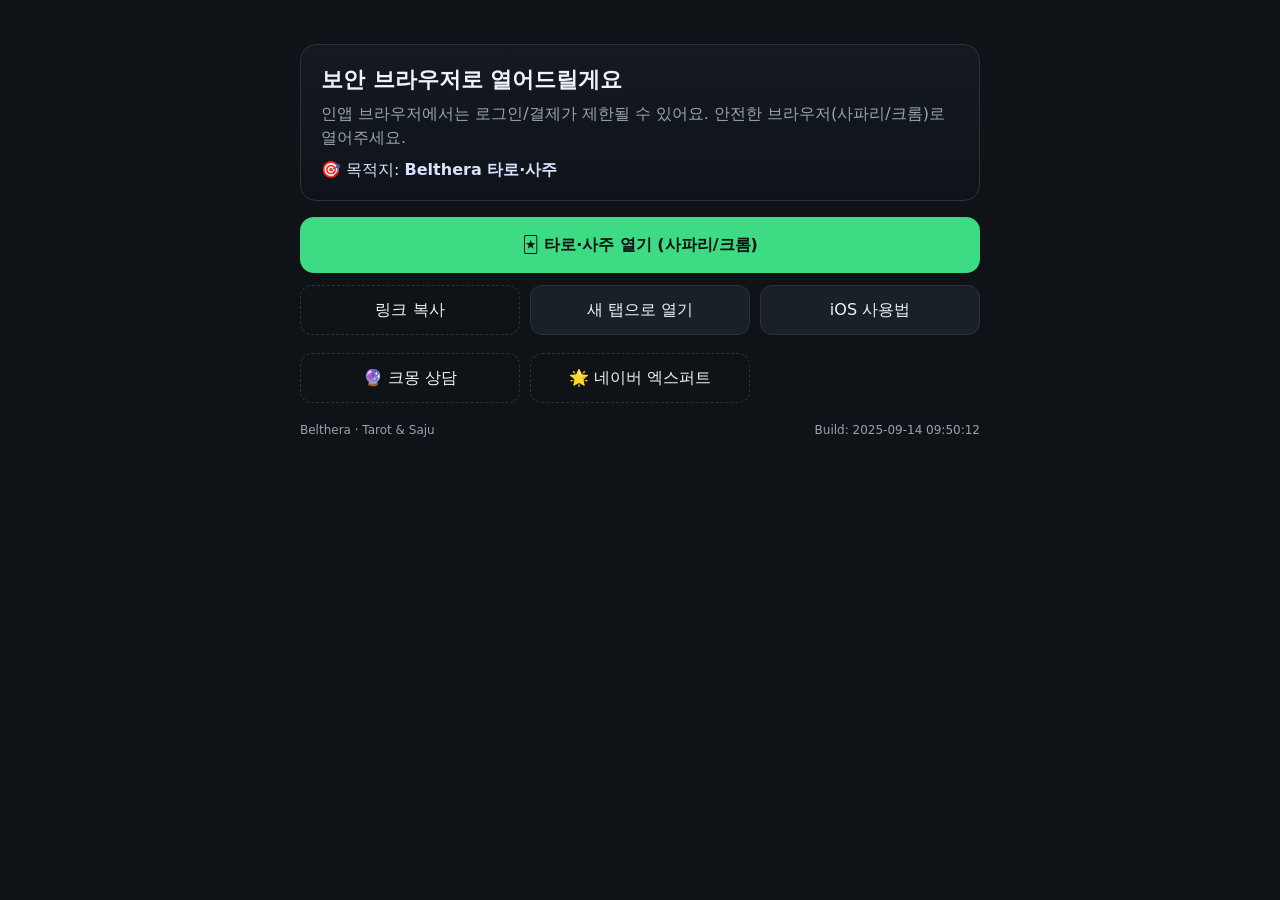
==== index.html @ 7bc13c26 "Add files via upload" ====
<!doctype html>
<html lang="ko">
<head>
  <meta charset="utf-8">
  <meta name="viewport" content="width=device-width, initial-scale=1">
  <title>Belthera · 타로·사주</title>
  <style>
    :root{--bg:#0f1216;--panel:#12161b;--muted:#9aa3ad;--text:#eef2f6;--accent:#3ddc84;--card:#1a2027;--border:#2a323c}
    *{box-sizing:border-box}body{margin:0;background:var(--bg);color:var(--text);
      font:16px/1.5 system-ui,-apple-system,Segoe UI,Roboto,Apple SD Gothic Neo,Helvetica,Arial}
    .wrap{max-width:720px;margin:24px auto;padding:20px}
    .hdr{background:linear-gradient(180deg,#141922,#0f1319);border:1px solid var(--border);
      border-radius:16px;padding:18px 20px;margin-bottom:16px}
    .hdr h1{margin:0 0 6px;font-size:22px}.sub{margin:0 0 8px;color:var(--muted)}.goal{margin:0;color:#d7e3ff}
    .btn{display:block;width:100%;text-align:center;padding:16px;border-radius:14px;
      background:var(--accent);color:#0b0f12;font-weight:600;text-decoration:none;margin:10px 0 12px}
    .row{display:grid;grid-template-columns:repeat(3,1fr);gap:10px}
    .btn2{display:block;text-align:center;padding:12px;border-radius:12px;background:var(--card);
      border:1px solid var(--border);color:var(--text);text-decoration:none}
    .ghost{background:transparent;border-style:dashed}
    .ftr{display:flex;justify-content:space-between;align-items:center;margin-top:18px;
      color:var(--muted);font-size:12px}
  </style>
</head>
<body>
  <main class="wrap">
    <header class="hdr">
      <h1>보안 브라우저로 열어드릴게요</h1>
      <p class="sub">인앱 브라우저에서는 로그인/결제가 제한될 수 있어요. 안전한 브라우저(사파리/크롬)로 열어주세요.</p>
      <p class="goal">🎯 목적지: <b>Belthera 타로·사주</b></p>
    </header>

    <a class="btn" href="/pages/login.html">🃏 타로·사주 열기 (사파리/크롬)</a>

    <div class="row">
      <a class="btn2 ghost" onclick="navigator.clipboard.writeText(location.origin+'/pages/login.html').then(()=>alert('링크 복사됨'))">링크 복사</a>
      <a class="btn2" href="/pages/login.html" target="_blank" rel="noopener">새 탭으로 열기</a>
      <a class="btn2" onclick="alert('iOS: ⋯ → Safari로 열기')">iOS 사용법</a>
    </div>

    <div class="row" style="margin-top:18px">
      <a class="btn2 ghost" href="https://kmong.com/gig/646792" target="_blank" rel="noopener">🔮 크몽 상담</a>
      <a class="btn2 ghost" href="https://m.expert.naver.com/expert/profile/home?storeId=100055123" target="_blank" rel="noopener">🌟 네이버 엑스퍼트</a>
    </div>

    <footer class="ftr"><span>Belthera · Tarot & Saju</span><span>Build: 2025-09-14 09:50:12</span></footer>
  </main>
</body>
</html>
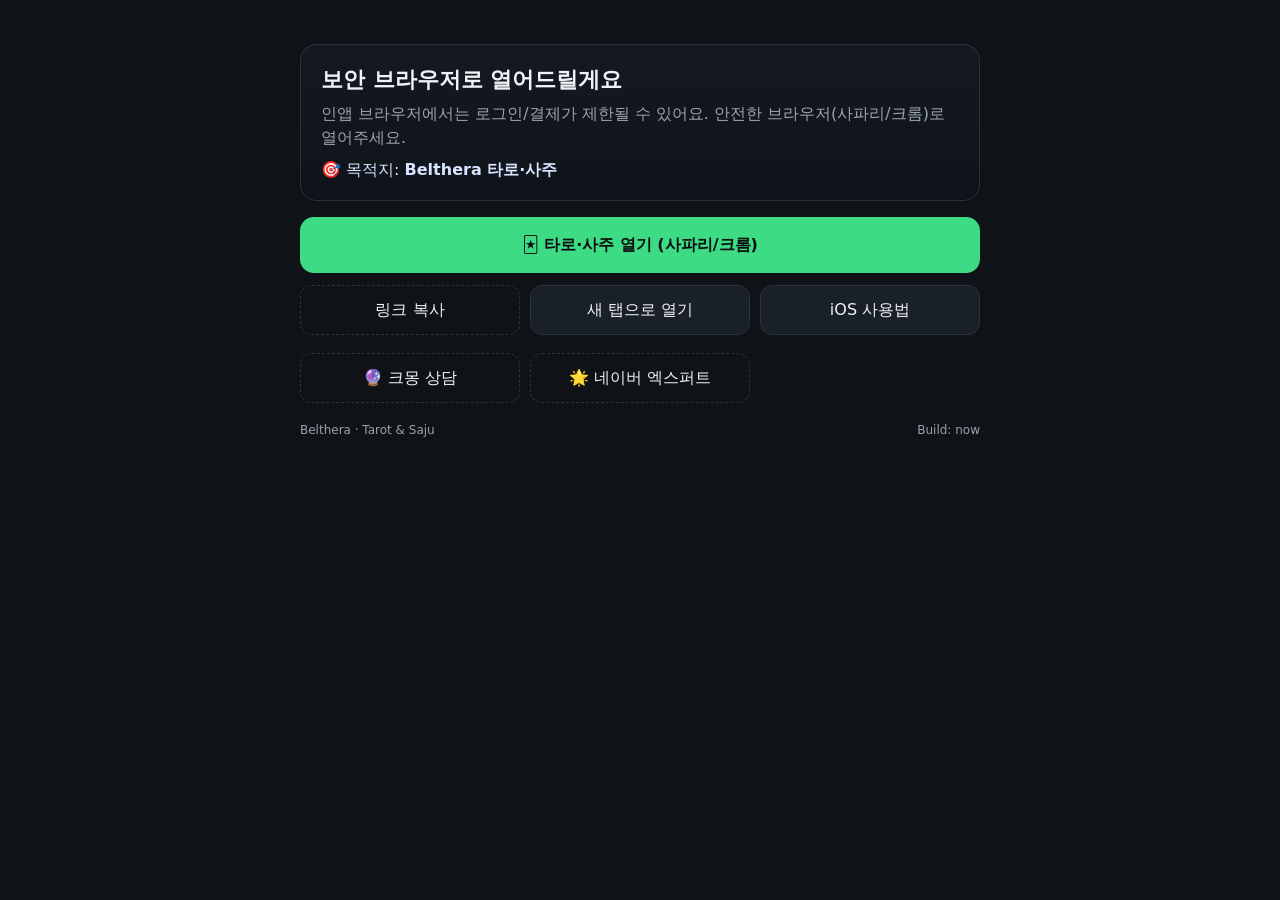
==== commit 016018ac: "Update index.html" ====
--- a/index.html
+++ b/index.html
@@ -4,6 +4,7 @@
   <meta charset="utf-8">
   <meta name="viewport" content="width=device-width, initial-scale=1">
   <title>Belthera · 타로·사주</title>
+  <meta name="referrer" content="origin-when-cross-origin">
   <style>
     :root{--bg:#0f1216;--panel:#12161b;--muted:#9aa3ad;--text:#eef2f6;--accent:#3ddc84;--card:#1a2027;--border:#2a323c}
     *{box-sizing:border-box}body{margin:0;background:var(--bg);color:var(--text);
@@ -12,15 +13,29 @@
     .hdr{background:linear-gradient(180deg,#141922,#0f1319);border:1px solid var(--border);
       border-radius:16px;padding:18px 20px;margin-bottom:16px}
     .hdr h1{margin:0 0 6px;font-size:22px}.sub{margin:0 0 8px;color:var(--muted)}.goal{margin:0;color:#d7e3ff}
-    .btn{display:block;width:100%;text-align:center;padding:16px;border-radius:14px;
-      background:var(--accent);color:#0b0f12;font-weight:600;text-decoration:none;margin:10px 0 12px}
+    .notice{margin:-6px 0 12px;padding:10px 12px;border-radius:12px;background:#113d2b;border:1px solid #215c40;color:#d6ffe8;display:none}
+    .btn{display:block;width:100%;text-align:center;padding:16px;border-radius:14px;background:var(--accent);color:#0b0f12;
+      font-weight:600;text-decoration:none;margin:10px 0 12px}
     .row{display:grid;grid-template-columns:repeat(3,1fr);gap:10px}
-    .btn2{display:block;text-align:center;padding:12px;border-radius:12px;background:var(--card);
-      border:1px solid var(--border);color:var(--text);text-decoration:none}
+    .btn2{display:block;text-align:center;padding:12px;border-radius:12px;background:var(--card);border:1px solid var(--border);
+      color:var(--text);text-decoration:none}
     .ghost{background:transparent;border-style:dashed}
-    .ftr{display:flex;justify-content:space-between;align-items:center;margin-top:18px;
-      color:var(--muted);font-size:12px}
+    .ftr{display:flex;justify-content:space-between;align-items:center;margin-top:18px;color:var(--muted);font-size:12px}
   </style>
+  <script>
+    function qs(name){return new URL(location.href).searchParams.get(name)}
+    function hasCookie(name){return document.cookie.split(';').some(c=>c.trim().startsWith(name+'='))}
+    function copyLink(){ navigator.clipboard.writeText(location.origin+'/pages/login.html').then(()=>alert('링크 복사됨')).catch(()=>alert('복사 실패')) }
+    function iosHelp(){ alert('iOS: ••• → Safari로 열기') }
+    window.addEventListener('DOMContentLoaded',()=>{
+      // 로그인 성공 표시 (쿼리 또는 쿠키)
+      if(qs('signed_in')==='1' || hasCookie('g_signed')){
+        const n=document.getElementById('signedNotice'); n.style.display='block';
+        const cta=document.getElementById('cta');
+        cta.textContent='타로·사주 시작하기'; // 문구만 변경(원한다면 다른 경로로 변경 가능)
+      }
+    });
+  </script>
 </head>
 <body>
   <main class="wrap">
@@ -28,14 +43,16 @@
       <h1>보안 브라우저로 열어드릴게요</h1>
       <p class="sub">인앱 브라우저에서는 로그인/결제가 제한될 수 있어요. 안전한 브라우저(사파리/크롬)로 열어주세요.</p>
       <p class="goal">🎯 목적지: <b>Belthera 타로·사주</b></p>
+      <div id="signedNotice" class="notice">✅ 로그인 완료 — 안전 브라우저로 돌아왔습니다.</div>
     </header>
 
-    <a class="btn" href="/pages/login.html">🃏 타로·사주 열기 (사파리/크롬)</a>
+    <!-- 메인 CTA (로그인 후 문구만 바뀜) -->
+    <a id="cta" class="btn" href="/pages/login.html">🃏 타로·사주 열기 (사파리/크롬)</a>
 
     <div class="row">
-      <a class="btn2 ghost" onclick="navigator.clipboard.writeText(location.origin+'/pages/login.html').then(()=>alert('링크 복사됨'))">링크 복사</a>
+      <a class="btn2 ghost" onclick="copyLink()">링크 복사</a>
       <a class="btn2" href="/pages/login.html" target="_blank" rel="noopener">새 탭으로 열기</a>
-      <a class="btn2" onclick="alert('iOS: ⋯ → Safari로 열기')">iOS 사용법</a>
+      <a class="btn2" onclick="iosHelp()">iOS 사용법</a>
     </div>
 
     <div class="row" style="margin-top:18px">
@@ -43,7 +60,7 @@
       <a class="btn2 ghost" href="https://m.expert.naver.com/expert/profile/home?storeId=100055123" target="_blank" rel="noopener">🌟 네이버 엑스퍼트</a>
     </div>
 
-    <footer class="ftr"><span>Belthera · Tarot & Saju</span><span>Build: 2025-09-14 09:50:12</span></footer>
+    <footer class="ftr"><span>Belthera · Tarot & Saju</span><span>Build: now</span></footer>
   </main>
 </body>
-</html>+</html>
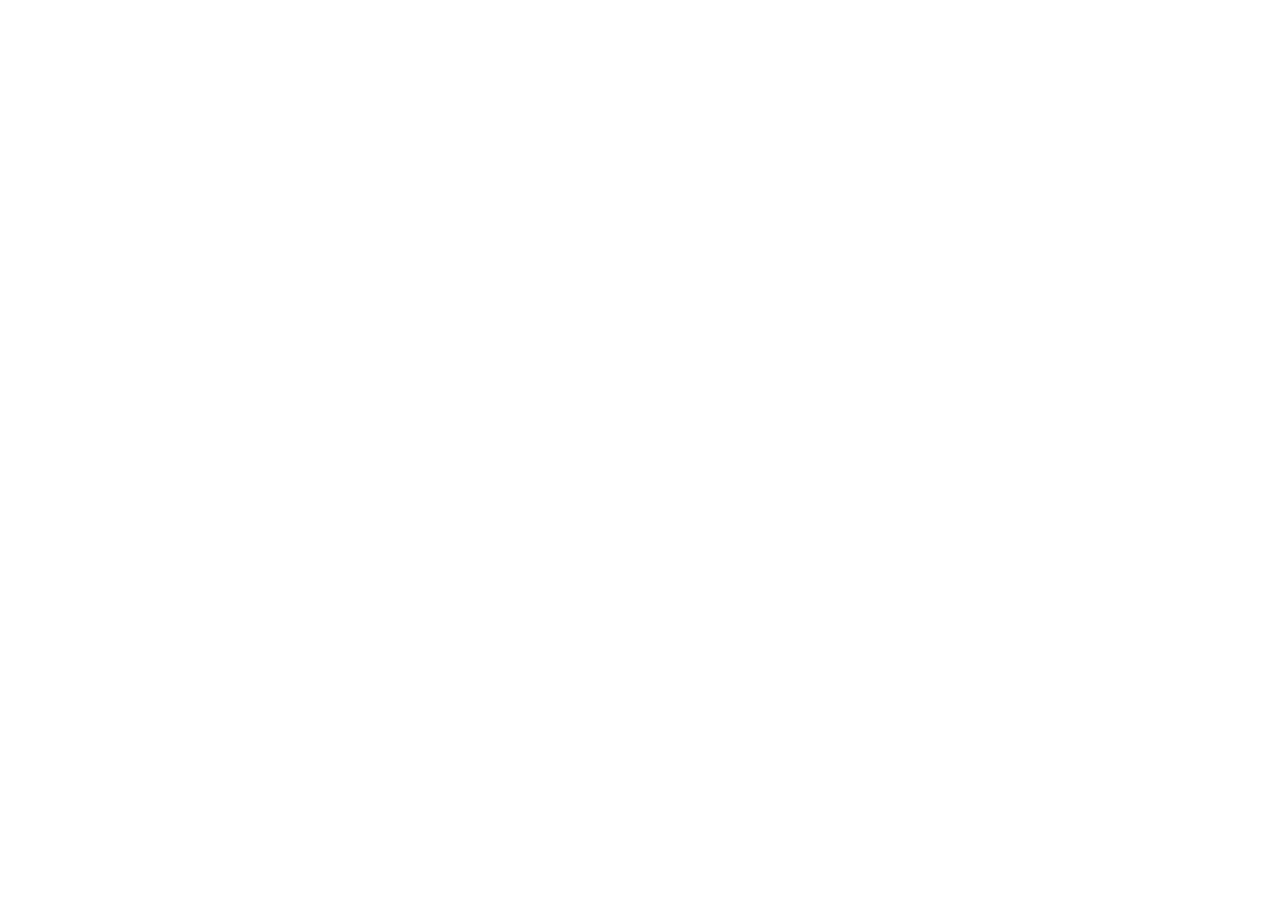
==== commit a00e1890: "Update index.html" ====
--- a/index.html
+++ b/index.html
@@ -5,37 +5,38 @@
   <meta name="viewport" content="width=device-width, initial-scale=1">
   <title>Belthera · 타로·사주</title>
   <meta name="referrer" content="origin-when-cross-origin">
+
+  <!-- ✅ 프리뷰/서브도메인에서 열리면 프로덕션으로 강제 이동 -->
+  <script>
+    (function(){
+      var PROD = 'https://belthera-taro-saju-api.vercel.app';
+      if (location.origin !== PROD) {
+        location.replace(PROD + '/index.html');
+      }
+    })();
+  </script>
+
   <style>
     :root{--bg:#0f1216;--panel:#12161b;--muted:#9aa3ad;--text:#eef2f6;--accent:#3ddc84;--card:#1a2027;--border:#2a323c}
-    *{box-sizing:border-box}body{margin:0;background:var(--bg);color:var(--text);
-      font:16px/1.5 system-ui,-apple-system,Segoe UI,Roboto,Apple SD Gothic Neo,Helvetica,Arial}
+    *{box-sizing:border-box}
+    body{margin:0;background:var(--bg);color:var(--text);font:16px/1.5 system-ui,-apple-system,Segoe UI,Roboto,Apple SD Gothic Neo,Helvetica,Arial}
     .wrap{max-width:720px;margin:24px auto;padding:20px}
-    .hdr{background:linear-gradient(180deg,#141922,#0f1319);border:1px solid var(--border);
-      border-radius:16px;padding:18px 20px;margin-bottom:16px}
-    .hdr h1{margin:0 0 6px;font-size:22px}.sub{margin:0 0 8px;color:var(--muted)}.goal{margin:0;color:#d7e3ff}
+    .hdr{background:linear-gradient(180deg,#141922,#0f1319);border:1px solid var(--border);border-radius:16px;padding:18px 20px;margin-bottom:16px}
+    .hdr h1{margin:0 0 6px;font-size:22px}
+    .sub{margin:0 0 8px;color:var(--muted)}
+    .goal{margin:0;color:#d7e3ff}
     .notice{margin:-6px 0 12px;padding:10px 12px;border-radius:12px;background:#113d2b;border:1px solid #215c40;color:#d6ffe8;display:none}
-    .btn{display:block;width:100%;text-align:center;padding:16px;border-radius:14px;background:var(--accent);color:#0b0f12;
-      font-weight:600;text-decoration:none;margin:10px 0 12px}
+    .btn{display:block;width:100%;text-align:center;padding:16px;border-radius:14px;background:var(--accent);color:#0b0f12;font-weight:700;text-decoration:none;margin:10px 0 12px}
     .row{display:grid;grid-template-columns:repeat(3,1fr);gap:10px}
-    .btn2{display:block;text-align:center;padding:12px;border-radius:12px;background:var(--card);border:1px solid var(--border);
-      color:var(--text);text-decoration:none}
+    .btn2{display:block;text-align:center;padding:12px;border-radius:12px;background:var(--card);border:1px solid var(--border);color:var(--text);text-decoration:none}
     .ghost{background:transparent;border-style:dashed}
     .ftr{display:flex;justify-content:space-between;align-items:center;margin-top:18px;color:var(--muted);font-size:12px}
+    .help{color:#9aa3ad}
+
+    /* 인앱 안내 카드 */
+    .iab{display:none;margin:0 0 12px;padding:12px;border-radius:12px;background:#1a2027;border:1px solid #2a323c}
+    .iab .row{grid-template-columns:repeat(2,1fr)}
   </style>
-  <script>
-    function qs(name){return new URL(location.href).searchParams.get(name)}
-    function hasCookie(name){return document.cookie.split(';').some(c=>c.trim().startsWith(name+'='))}
-    function copyLink(){ navigator.clipboard.writeText(location.origin+'/pages/login.html').then(()=>alert('링크 복사됨')).catch(()=>alert('복사 실패')) }
-    function iosHelp(){ alert('iOS: ••• → Safari로 열기') }
-    window.addEventListener('DOMContentLoaded',()=>{
-      // 로그인 성공 표시 (쿼리 또는 쿠키)
-      if(qs('signed_in')==='1' || hasCookie('g_signed')){
-        const n=document.getElementById('signedNotice'); n.style.display='block';
-        const cta=document.getElementById('cta');
-        cta.textContent='타로·사주 시작하기'; // 문구만 변경(원한다면 다른 경로로 변경 가능)
-      }
-    });
-  </script>
 </head>
 <body>
   <main class="wrap">
@@ -46,14 +47,33 @@
       <div id="signedNotice" class="notice">✅ 로그인 완료 — 안전 브라우저로 돌아왔습니다.</div>
     </header>
 
-    <!-- 메인 CTA (로그인 후 문구만 바뀜) -->
-    <a id="cta" class="btn" href="/pages/login.html">🃏 타로·사주 열기 (사파리/크롬)</a>
+    <!-- 인앱 전용 안내 + 외부 브라우저 버튼 -->
+    <section id="iab" class="iab">
+      <p class="help" style="margin:0 0 8px">인앱으로 감지되었습니다. 아래 버튼으로 <b>외부 브라우저</b>에서 열어주세요.</p>
+      <div class="row">
+        <a class="btn2" id="openChrome">🔓 크롬으로 열기 (Android)</a>
+        <a class="btn2" id="openSamsung">🔓 삼성 인터넷으로 열기 (Android)</a>
+      </div>
+      <div class="row" style="margin-top:8px">
+        <a class="btn2 ghost" id="copyLoginLink">🔗 로그인 링크 복사</a>
+        <a class="btn2 ghost" href="https://belthera-taro-saju-api.vercel.app/pages/login.html" target="_blank" rel="noopener">새 탭으로 열기</a>
+      </div>
+      <p class="help" style="margin-top:8px">iOS: 우상단 <b>공유</b> → <b>Safari로 열기</b></p>
+    </section>
 
-    <div class="row">
-      <a class="btn2 ghost" onclick="copyLink()">링크 복사</a>
-      <a class="btn2" href="/pages/login.html" target="_blank" rel="noopener">새 탭으로 열기</a>
-      <a class="btn2" onclick="iosHelp()">iOS 사용법</a>
-    </div>
+    <!-- 일반 브라우저에서 보이는 CTA -->
+    <section id="ctaWrap">
+      <!-- ✅ 절대경로로 고정: 항상 프로덕션 로그인으로 -->
+      <a id="cta" class="btn" href="https://belthera-taro-saju-api.vercel.app/pages/login.html">
+        🃏 타로·사주 열기 (사파리/크롬)
+      </a>
+    </section>
+
+    <section id="ctaRow" class="row">
+      <a class="btn2 ghost" id="copyLoginLink2">링크 복사</a>
+      <a class="btn2" href="https://belthera-taro-saju-api.vercel.app/pages/login.html" target="_blank" rel="noopener">새 탭으로 열기</a>
+      <a class="btn2" href="javascript:void 0" id="iosHelp">iOS 사용법</a>
+    </section>
 
     <div class="row" style="margin-top:18px">
       <a class="btn2 ghost" href="https://kmong.com/gig/646792" target="_blank" rel="noopener">🔮 크몽 상담</a>
@@ -62,5 +82,55 @@
 
     <footer class="ftr"><span>Belthera · Tarot & Saju</span><span>Build: now</span></footer>
   </main>
+
+  <script>
+    // 쿼리/쿠키 유틸
+    function qs(n){return new URL(location.href).searchParams.get(n)}
+    function hasCookie(n){return document.cookie.split(';').some(c=>c.trim().startsWith(n+'='))}
+    function setCookie(n,v,max){document.cookie=`${n}=${v}; Path=/; Max-Age=${max}; SameSite=Lax; Secure`}
+
+    // 인앱 감지(강화)
+    function isInApp(){
+      const ua=(navigator.userAgent||'').toLowerCase();
+      return /(kakaotalk|instagram|fbav|fban|fb_iab|line|naver|daumapp|; wv| version\/\d+\.\d+ chrome\/\d+\.\d+ mobile safari\/\d+)/i.test(ua);
+    }
+
+    // Android 인텐트로 외부 브라우저 강제 이동
+    function openWith(pkg){
+      const url='https://belthera-taro-saju-api.vercel.app/pages/login.html';
+      location.href='intent://'+url.replace(/^https?:\/\//,'')+'#Intent;scheme=https;package='+pkg+';end';
+    }
+    function copyLoginLink(){
+      const url='https://belthera-taro-saju-api.vercel.app/pages/login.html';
+      (navigator.clipboard?.writeText(url)||Promise.reject()).then(()=>alert('링크 복사됨')).catch(()=>alert('복사 실패'));
+    }
+
+    // 초기 상태(로그인 배지, 인앱 안내)
+    (function(){
+      if(qs('signed_in')==='1' || hasCookie('g_signed')){
+        setCookie('g_signed','1',600);
+        const sn=document.getElementById('signedNotice');
+        sn.style.display='block';
+        setTimeout(()=>{ sn.style.display='none'; }, 2500);
+        // 주소에서 표식 제거
+        if(location.search.includes('signed_in=1')){
+          const u=new URL(location.href); u.searchParams.delete('signed_in');
+          history.replaceState({},'',u.pathname+(u.search?('?'+u.searchParams.toString()):''));
+        }
+      }
+
+      const iab=isInApp();
+      document.getElementById('iab').style.display = iab ? 'block' : 'none';
+      document.getElementById('ctaWrap').style.display = iab ? 'none'  : 'block';
+      document.getElementById('ctaRow').style.display  = iab ? 'none'  : 'grid';
+
+      // 버튼 바인딩
+      document.getElementById('copyLoginLink').onclick = copyLoginLink;
+      document.getElementById('copyLoginLink2').onclick= copyLoginLink;
+      document.getElementById('iosHelp').onclick      = ()=>alert('iOS: 우상단 ••• 공유 → Safari로 열기');
+      document.getElementById('openChrome').onclick   = ()=>openWith('com.android.chrome');
+      document.getElementById('openSamsung').onclick  = ()=>openWith('com.sec.android.app.sbrowser');
+    })();
+  </script>
 </body>
 </html>
